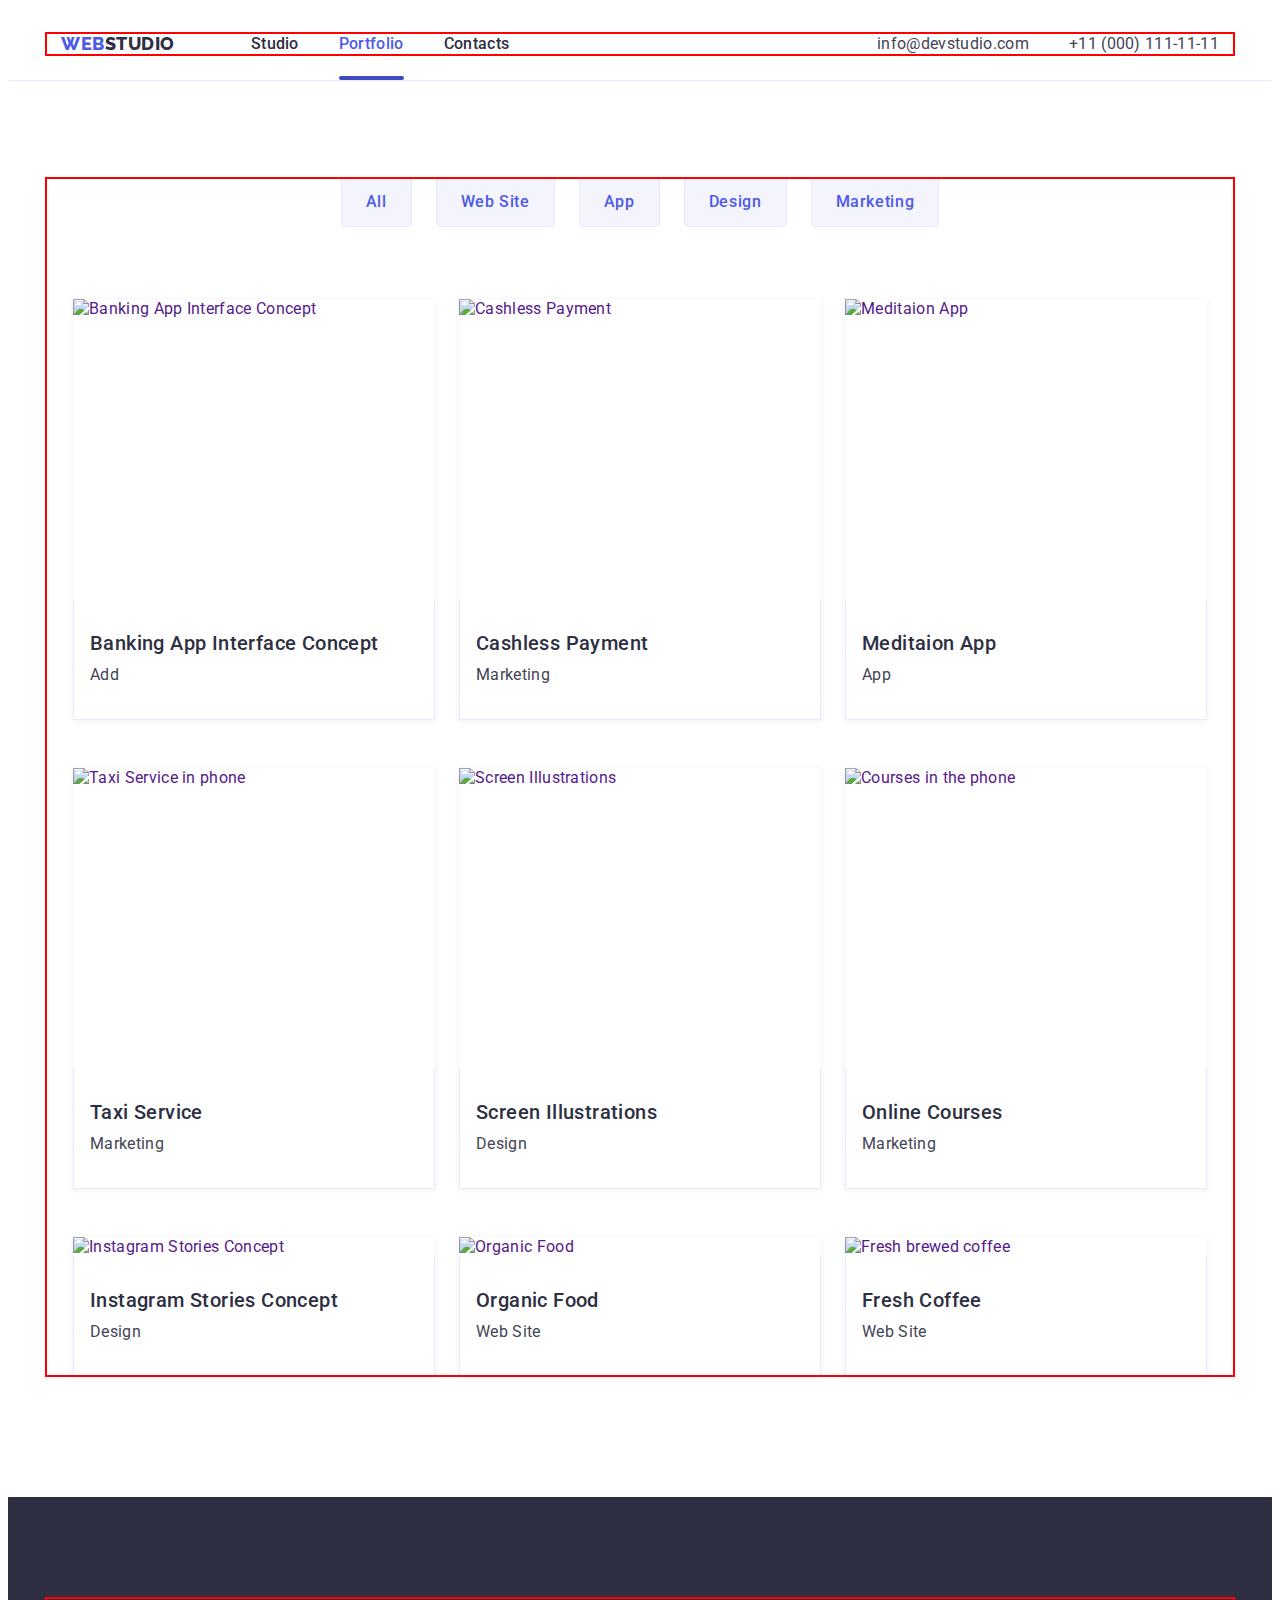
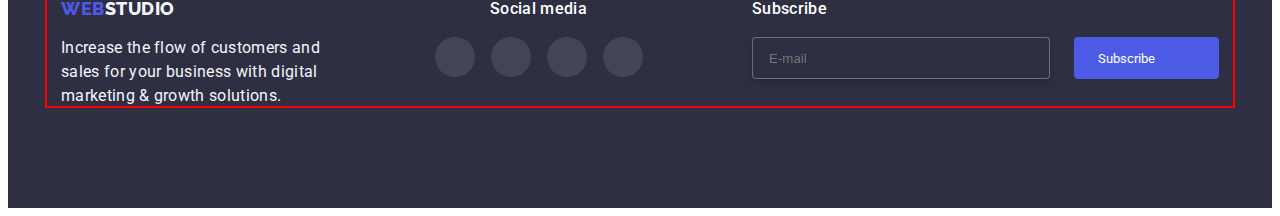
==== portfolio.html @ e7c56d6b "hw-07" ====
<!DOCTYPE html>
<html lang="en">
  <head>
    <meta charset="UTF-8" />
    <meta http-equiv="X-UA-Compatible" content="IE=edge" />
    <meta name="viewport" content="width=device-width, initial-scale=1.0" />
    <link
      rel="stylesheet"
      href="https://cdnjs.cloudflare.com/ajax/libs/modern-normalize/1.1.0/modern-normalize.min.css"
      integrity="sha512-wpPYUAdjBVSE4KJnH1VR1HeZfpl1ub8YT/NKx4PuQ5NmX2tKuGu6U/JRp5y+Y8XG2tV+wKQpNHVUX03MfMFn9Q=="
      crossorigin="anonymous"
      referrerpolicy="no-referrer"
    />
    <link rel="stylesheet" href="./styles.css" />
    <title>goit-markup-hw-03</title>
    <link rel="preconnect" href="https://fonts.googleapis.com" />
    <link rel="preconnect" href="https://fonts.gstatic.com" crossorigin />
    <link
      href="https://fonts.googleapis.com/css2?family=Raleway:wght@800&family=Roboto:wght@400;500;700&display=swap"
      rel="stylesheet"
    />
  </head>
  <body>
    <header class="head">
      <div class="header-container container">
        <a class="navigation-logo-img1-link" href="./index.html">
          Web<span class="logo-img1-durk">Studio</span>
        </a>
        <nav class="navigation">
          <ul class="navigation-menu-list">
            <li class="navigation-menu-item">
              <a class="navigation-menu-link" href="./index.html">Studio</a>
            </li>
            <li class="navigation-menu-item">
              <a class="navigation-menu-link current" href="portfolio.html">Portfolio</a>
            </li>
            <li class="navigation-menu-item">
              <a class="navigation-menu-link" href="./index.html">Contacts</a>
            </li>
          </ul>
        </nav>
        <button class="menu-toggle js-open-menu" aria-expanded="false" aria-controls="mobile-menu">
          <svg
            width="32"
            height="22"
            fill="#2E2F42"
            viewBox="0 0 20 20"
            xmlns="http://www.w3.org/2000/svg"
          >
            <path
              fill-rule="evenodd"
              d="M3 5a1 1 0 011-1h12a1 1 0 110 2H4a1 1 0 01-1-1zM3 10a1 1 0 011-1h12a1 1 0 110 2H4a1 1 0 01-1-1zM3 15a1 1 0 011-1h12a1 1 0 110 2H4a1 1 0 01-1-1z"
              clip-rule="evenodd"
            ></path>
          </svg>
        </button>
        <ul class="contacts-list">
          <li class="contacts-item">
            <a class="contacts-link" href="mailto:info@devstudio.com">info@devstudio.com</a>
          </li>
          <li class="contacts-item">
            <a class="contacts-link" href="tel:+11(000)111-11-11">+11 (000) 111-11-11</a>
          </li>
        </ul>
      </div>
    </header>
    <main>
      <section class="innovations">
        <div class="container">
          <h1 class="visually-hidden">Portfolio</h1>
          <ul class="filters-list">
            <li class="filter-item"><button class="filter-btn" type="button">All</button></li>
            <li class="filter-item"><button class="filter-btn" type="button">Web Site</button></li>
            <li class="filter-item"><button class="filter-btn" type="button">App</button></li>
            <li class="filter-item"><button class="filter-btn" type="button">Design</button></li>
            <li class="filter-item"><button class="filter-btn" type="button">Marketing</button></li>
          </ul>

          <ul class="innovations-list">
            <li class="innovations-item">
              <a href="" class="innovations-link">
                <div class="animation-box">
                  <img
                    src="./images/innovations/project-card-1.jpg"
                    width="360"
                    height="300"
                    alt="Banking App Interface Concept"
                  />
                  <p class="animation-text">
                    14 Stylish and User-Friendly App Design Concepts · Task Manager App · Calorie
                    Tracker App · Exotic Fruit Ecommerce App · Cloud Storage App
                  </p>
                </div>
                <div class="card-cocntent">
                  <h3 class="card-cocntent-title">Banking App Interface Concept</h3>
                  <p class="card-cocntent-text">Add</p>
                </div>
              </a>
            </li>
            <li class="innovations-item">
              <a href="" class="innovations-link">
                <div class="animation-box">
                  <img
                    src="./images/innovations/project-card-2.jpg"
                    width="360"
                    height="300"
                    alt="Cashless Payment"
                  />
                  <p class="animation-text">
                    14 Stylish and User-Friendly App Design Concepts · Task Manager App · Calorie
                    Tracker App · Exotic Fruit Ecommerce App · Cloud Storage App
                  </p>
                </div>
                <div class="card-cocntent">
                  <h3 class="card-cocntent-title">Cashless Payment</h3>
                  <p class="card-cocntent-text">Marketing</p>
                </div>
              </a>
            </li>
            <li class="innovations-item">
              <a href="" class="innovations-link">
                <div class="animation-box">
                  <img
                    src="./images/innovations/project-card-3.jpg"
                    width="360"
                    height="300"
                    alt="Meditaion App"
                  />
                  <p class="animation-text">
                    14 Stylish and User-Friendly App Design Concepts · Task Manager App · Calorie
                    Tracker App · Exotic Fruit Ecommerce App · Cloud Storage App
                  </p>
                </div>
                <div class="card-cocntent">
                  <h3 class="card-cocntent-title">Meditaion App</h3>
                  <p class="card-cocntent-text">App</p>
                </div>
              </a>
            </li>
            <li class="innovations-item">
              <a href="" class="innovations-link">
                <div class="animation-box">
                  <img
                    src="./images/phone-skills/project-card-1.jpg"
                    width="360"
                    height="300"
                    alt="Taxi Service in phone"
                  />
                  <p class="animation-text">
                    14 Stylish and User-Friendly App Design Concepts · Task Manager App · Calorie
                    Tracker App · Exotic Fruit Ecommerce App · Cloud Storage App
                  </p>
                </div>
                <div class="card-cocntent">
                  <h3 class="card-cocntent-title">Taxi Service</h3>
                  <p class="card-cocntent-text">Marketing</p>
                </div>
              </a>
            </li>
            <li class="innovations-item">
              <a href="" class="innovations-link">
                <div class="animation-box">
                  <img
                    src="./images/phone-skills/project-card-2.jpg"
                    width="360"
                    height="300"
                    alt="Screen Illustrations"
                  />
                  <p class="animation-text">
                    14 Stylish and User-Friendly App Design Concepts · Task Manager App · Calorie
                    Tracker App · Exotic Fruit Ecommerce App · Cloud Storage App
                  </p>
                </div>
                <div class="card-cocntent">
                  <h3 class="card-cocntent-title">Screen Illustrations</h3>
                  <p class="card-cocntent-text">Design</p>
                </div>
              </a>
            </li>
            <li class="innovations-item">
              <a href="" class="innovations-link">
                <div class="animation-box">
                  <img
                    src="./images/phone-skills/project-card-3.jpg"
                    width="360"
                    height="300"
                    alt="Courses in the phone"
                  />
                  <p class="animation-text">
                    14 Stylish and User-Friendly App Design Concepts · Task Manager App · Calorie
                    Tracker App · Exotic Fruit Ecommerce App · Cloud Storage App
                  </p>
                </div>
                <div class="card-cocntent">
                  <h3 class="card-cocntent-title">Online Courses</h3>
                  <p class="card-cocntent-text">Marketing</p>
                </div>
              </a>
            </li>
            <li class="innovations-item">
              <a href="" class="innovations-link">
                <div class="animation-box">
                  <img
                    src="./images/productivity/project-card-1.jpg"
                    alt="Instagram Stories Concept"
                  />
                  <p class="animation-text">
                    14 Stylish and User-Friendly App Design Concepts · Task Manager App · Calorie
                    Tracker App · Exotic Fruit Ecommerce App · Cloud Storage App
                  </p>
                </div>
                <div class="card-cocntent">
                  <h3 class="card-cocntent-title">Instagram Stories Concept</h3>
                  <p class="card-cocntent-text">Design</p>
                </div>
              </a>
            </li>
            <li class="innovations-item">
              <a href="" class="innovations-link">
                <div class="animation-box">
                  <img src="./images/productivity/project-card-2.jpg" alt="Organic Food" />
                  <p class="animation-text">
                    14 Stylish and User-Friendly App Design Concepts · Task Manager App · Calorie
                    Tracker App · Exotic Fruit Ecommerce App · Cloud Storage App
                  </p>
                </div>
                <div class="card-cocntent">
                  <h3 class="card-cocntent-title">Organic Food</h3>
                  <p class="card-cocntent-text">Web Site</p>
                </div>
              </a>
            </li>
            <li class="innovations-item">
              <a href="" class="innovations-link">
                <div class="animation-box">
                  <img src="./images/productivity/project-card-3.jpg" alt="Fresh brewed coffee" />
                  <p class="animation-text">
                    14 Stylish and User-Friendly App Design Concepts · Task Manager App · Calorie
                    Tracker App · Exotic Fruit Ecommerce App · Cloud Storage App
                  </p>
                </div>
                <div class="card-cocntent">
                  <h3 class="card-cocntent-title">Fresh Coffee</h3>
                  <p class="card-cocntent-text">Web Site</p>
                </div>
              </a>
            </li>
          </ul>
        </div>
      </section>
    </main>
    <footer class="footer">
      <div class="container flex-footer">
        <div class="footer-information">
          <a class="information-logo-link" href="">
            Web<span class="information-logo-link-light">Studio</span>
          </a>
          <p class="information-text">
            Increase the flow of customers and sales for your business with digital marketing &
            growth solutions.
          </p>
        </div>
        <div class="footer-social">
          <p class="footer-social-text">Social media</p>
          <ul class="footer-social-list">
            <li>
              <a class="footer-social-link" href="">
                <svg width="24" height="24">
                  <use href="./images/icons/socials-icons.svg#instagram"></use>
                </svg>
              </a>
            </li>
            <li>
              <a class="footer-social-link" href="">
                <svg width="24" height="24">
                  <use href="./images/icons/socials-icons.svg#twitter"></use>
                </svg>
              </a>
            </li>
            <li>
              <a class="footer-social-link" href="">
                <svg width="24" height="24">
                  <use href="./images/icons/socials-icons.svg#facebook"></use>
                </svg>
              </a>
            </li>
            <li>
              <a class="footer-social-link" href="">
                <svg width="24" height="24">
                  <use href="./images/icons/socials-icons.svg#linkedin"></use>
                </svg>
              </a>
            </li>
          </ul>
        </div>
        <div class="footer-user-contact">
          <p class="footer-social-text">Subscribe</p>
          <form class="footer-form">
            <label class="footer-form-label">
              <input
                class="footer-form-input"
                type="text"
                name="footer_email"
                placeholder="E-mail"
              />
            </label>
            <button class="footer-form-btn" type="submit"
              >Subscribe
              <svg class="footer-form-btn-icon" width="24" height="20">
                <use href="./images/icons/send.svg#Send"></use>
              </svg>
            </button>
          </form>
        </div>
      </div>
    </footer>
    <!--Mobile menu-->
    <div class="menu-container js-menu-container" id="mobile-menu">
      <button class="menu-toggle js-close-menu">
        <svg
          fill="black"
          viewBox="0 0 20 20"
          xmlns="http://www.w3.org/2000/svg"
          width="14"
          height="14"
        >
          <path
            fill-rule="evenodd"
            d="M4.293 4.293a1 1 0 011.414 0L10 8.586l4.293-4.293a1 1 0 111.414 1.414L11.414 10l4.293 4.293a1 1 0 01-1.414 1.414L10 11.414l-4.293 4.293a1 1 0 01-1.414-1.414L8.586 10 4.293 5.707a1 1 0 010-1.414z"
            clip-rule="evenodd"
          ></path>
        </svg>
      </button>
      <ul class="mobile-menu">
        <li class="navigation-menu-item-mobile">
          <a href="" class="navigation-menu-link-mobile">Studio</a>
        </li>
        <li class="navigation-menu-item-mobile">
          <a href="./portfolio.html" class="navigation-menu-link-mobile">Portfolio</a>
        </li>
        <li class="navigation-menu-item-mobile">
          <a href="" class="navigation-menu-link-mobile">Contacts</a>
        </li>
      </ul>
      <ul class="contacts-list-mobile">
        <li class="contacts-item-mobile-tel">
          <a class="contacts-link-mobile-tel" href="tel:+11(000)111-11-11">+11 (000) 111-11-11</a>
        </li>
        <li class="contacts-item-mobile-mail">
          <a class="contacts-link-mobile-mail" href="mailto:info@devstudio.com"
            >info@devstudio.com
          </a>
        </li>
      </ul>
      <ul class="socials-list-mobile">
        <li class="socials-item-mobile">
          <a class="socials-link-mobile" href="">
            <svg width="24" height="24">
              <use href="./images/icons/socials-icons.svg#instagram"></use>
            </svg>
          </a>
        </li>
        <li class="socials-item-mobile">
          <a class="socials-link-mobile" href="">
            <svg width="24" height="24">
              <use href="./images/icons/socials-icons.svg#twitter"></use>
            </svg>
          </a>
        </li>
        <li class="socials-item-mobile">
          <a class="socials-link-mobile" href="">
            <svg width="24" height="24">
              <use href="./images/icons/socials-icons.svg#facebook"></use>
            </svg>
          </a>
        </li>
        <li class="socials-item-mobile">
          <a class="socials-link-mobile" href="">
            <svg width="24" height="24">
              <use href="./images/icons/socials-icons.svg#linkedin"></use>
            </svg>
          </a>
        </li>
      </ul>
    </div>
    <script
      defer
      src="https://cdnjs.cloudflare.com/ajax/libs/body-scroll-lock/3.1.5/bodyScrollLock.min.js"
      integrity="sha512-HowizSDbQl7UPEAsPnvJHlQsnBmU2YMrv7KkTBulTLEGz9chfBoWYyZJL+MUO6p/yBuuMO/8jI7O29YRZ2uBlA=="
      crossorigin="anonymous"
    ></script>
    <script defer src="./js/mobile-menu.js"></script>
  </body>
</html>
---- styles.css ----
:root {
  /* Font */
  --main-font: 'Roboto', sans-serif;
  --secondery-font: 'Raleway', sans-serif;

  /* Text colors*/
  --main-txt-cl: #2e2f42;
  --light-txt-cl: #f4f4fd;
  --blue-txt-cl: #4d5ae5;
  --secondery--txt-cl: #434455;
  --footer-txt-cl: #e7e9fc;

  /* Background colors */
  --blue-bg-cl: #4d5ae5;
  --main-bg-cl: #ffffff;
  --dark-bg-cl: #2e2f42;
  --light-bg-cl: #f4f4fd;

  /* Breakpoints */
  --phone-screen: 480px;
  --tablet-screen: 768px;
  --desktop-screen: 1158px;

  /* Other */
  --time: 250ms;
  --time-distribution-function: cubic-bezier(0.4, 0, 0.2, 1);
}
body {
  font-family: var(--main-font);
  background-color: #ffffff;
  color: var(--main-txt-cl);
  font-size: 16px;
  letter-spacing: 0.02em;
}
h1,
h2,
h3,
h4,
h5,
h6,
p {
  margin: 0;
}
img {
  display: block;
  cursor: pointer;
  bottom: none;
}
button {
  display: block;
  cursor: pointer;
  bottom: none;
  border-radius: 4px;
}
ul,
ol {
  list-style: none;
  padding-left: 0;
  margin: 0;
}
a {
  text-decoration: none;
}
.container {
  /* phone screen */
  min-width: 320px;
  max-width: 428px;
  padding: 0 16px;
  margin: 0 auto;

  outline: 2px solid red;
  outline-offset: -2px;
}

/* tablet screen */
@media screen and (min-width: 768px) {
  .container {
    max-width: 736px;
  }
}

/* desktop screen */
@media screen and (min-width: 1158px) {
  .container {
    max-width: 1158px;
  }
}
.head {
  border-bottom: 1px solid var(--footer-txt-cl);
  padding-top: 24px;
  padding-bottom: 24px;
}
.header-container {
  display: flex;
  align-items: center;
}
.navigation-logo-img1-link {
  margin-right: 76px;
  font-size: 18px;
  color: var(--blue-txt-cl);
  letter-spacing: 0.03em;
  line-height: 1.3;
  font-weight: 800;
  text-transform: uppercase;
  font-family: var(--secondery-font);
}
/* phone screen */
@media screen and (min-width: 320px) and (max-width: 767px) {
  .navigation {
    display: none;
  }
}
.logo-img1-durk {
  color: var(--main-txt-cl);
  font-size: 18px;
  letter-spacing: 0.03em;
  line-height: 1.3;
  font-weight: 800;
  font-family: var(--secondery-font);
}
.navigation {
  margin-right: auto;
}
.navigation-menu-list {
  display: flex;
  gap: 40px;
}
.navigation-menu-link {
  position: relative;
  color: var(--main-txt-cl);
  font-weight: 500;
  line-height: 1.5;
  transition-property: color;
  transition-duration: var(--time);
  transition-timing-function: var(--time-distribution-function);
}
.current {
  color: var(--blue-txt-cl);
}
.current::after {
  position: absolute;
  content: '';
  display: block;
  width: 100%;
  height: 4px;
  border-radius: 2px;
  top: 42px;
  background-color: #404bbf;
}
.navigation-menu-link:hover,
.navigation-menu-link:focus {
  color: #404bbf;
}
.contacts-list {
  display: flex;
  gap: 40px;
}
/* phone screen */
@media screen and (min-width: 320px) and (max-width: 767px) {
  .contacts-list {
    display: none;
  }
}
/* tablet screen */
@media screen and (min-width: 768px) and (max-width: 1158px) {
  .contacts-list {
    flex-wrap: wrap;
    gap: 0;
    margin-left: 118px;
  }
}
/* tablet screen */
@media screen and (min-width: 768px) and (max-width: 1158px) {
  .contacts-item {
    margin-bottom: 4px;
  }
}

.contacts-link {
  color: var(--secondery--txt-cl);
  line-height: 1.5;
  transition-property: color;
  transition-duration: var(--time);
  transition-timing-function: var(--time-distribution-function);
}
.contacts-link:hover,
.contacts-link:focus {
  color: #404bbf;
}
.hero-sectoin {
  max-width: 1440px;
  height: 600px;
  margin: 0 auto;
  padding: 188px 0;
  background-color: var(--dark-bg-cl);
  background-image: linear-gradient(rgba(46, 47, 66, 0.7), rgba(46, 47, 66, 0.7)),
    url(./images/hero-image/people-office-1.jpg);
  background-repeat: no-repeat;
  background-position: 50%;
  background-size: cover;
}
.hero-sectoin-title {
  width: 496px;
  text-align: center;
  font-size: 56px;
  line-height: 1.07;
  font-weight: 700;
  letter-spacing: 0.02em;
  margin: 0 auto;
  margin-bottom: 48px;
  color: var(--light-txt-cl);
}
.hero-sectoin-btn {
  padding: 16px 32px 16px 32px;
  border: none;
  border-radius: 4px;
  background-color: #4d5ae5;
  box-shadow: 0px 4px 4px rgba(0, 0, 0, 0.15);
  color: #ffffff;
  font-family: inherit;
  font-size: 16px;
  line-height: 1.5;
  letter-spacing: 0.04em;
  font-weight: 500;
  margin: 0 auto;
  transition-property: background-color, box-shadow;
  transition-duration: var(--time);
  transition-timing-function: var(--time-distribution-function);
}
.hero-sectoin-btn:hover,
.hero-sectoin-btn:focus {
  background-color: #404bbf;
  box-shadow: 0px 4px 4px rgba(0, 0, 0, 0.15);
}
.information-sectoin {
  padding: 120px 0;
}
.information-icons {
  width: 264px;
  height: 112px;
  background-color: #f4f4fd;
  display: flex;
  align-items: center;
  justify-content: center;
  margin-bottom: 8px;
  border-radius: 4px;
}
/* phone screen and tablet screen */
@media screen and (max-width: 1157px) {
  .information-icons {
    display: none;
  }
}
.information-icons-item {
  width: 264px;
  height: 112px;
  background-color: #f4f4fd;
  border-radius: 4px;
  margin-bottom: 8px;
  display: flex;
  align-items: center;
  justify-content: center;
}
.information-list {
  display: flex;
}
/* phone screen */
@media screen and (max-width: 767px) {
  .information-list {
    display: flex;
    justify-content: center;
    flex-wrap: wrap;
  }
}
/* tablet screen */
@media screen and (min-width: 768px) and (max-width: 1157px) {
  .information-list {
    width: 768px;
    display: flex;
    flex-wrap: wrap;
    gap: 24px;
  }
}
/* desktop screen */
@media screen and (min-width: 1158px) {
  .information-list {
    gap: 24px;
  }
}
/* phone screen */
@media screen and (max-width: 767px) {
  .information-item:not(:last-child) {
    margin-bottom: 72px;
  }
}
/* tablet screen */
@media screen and (min-width: 768px) and (max-width: 1157px) {
  .information-item {
    width: 346px;
    height: 120px;
    margin-bottom: 72px;
  }
  .information-item:nth-child(n + 3) {
    margin-bottom: 0;
  }
}
.information-title {
  color: var(--main-txt-cl);
  font-weight: 500;
  font-size: 20px;
  line-height: 1.2;
  letter-spacing: 0.02em;
  margin-bottom: 8px;
}
/* phone screen */
@media screen and (max-width: 1157px) {
  .information-title {
    font-weight: 700;
    font-size: 36px;
    text-align: center;
  }
}
/* tablet screen */
@media screen and (min-width: 768px) and (max-width: 1157px) {
  .information-title {
    text-align: left;
  }
}
.item-text {
  width: 264px;
  color: var(--secondery--txt-cl);
  line-height: 1.5;
}
/* phone screen */
@media screen and (max-width: 767px) {
  .item-text {
    width: 396px;
  }
}
/* tablet screen */
@media screen and (min-width: 768px) and (max-width: 1157px) {
  .item-text {
    width: 356px;
  }
}
.title {
  font-size: 36px;
  font-weight: 700;
  line-height: 1.1;
  letter-spacing: 0.02em;
  color: var(--main-txt-cl);
  text-align: center;
  margin-bottom: 72px;
}
.images-sectoin {
  padding-bottom: 120px;
}
.images-list {
  display: flex;
  gap: 24px;
}
.images-item {
  flex-basis: calc(100% / 3 - 24px);
}
.team {
  padding-top: 120px;
  padding-bottom: 120px;
  background-color: var(--light-bg-cl);
}
.team-list {
  display: flex;
  justify-content: center;
  gap: 24px;
}
/* phone screen and tablet screen*/
@media screen and (min-width: 320px) and (max-width: 1157px) {
  .team-list {
    flex-wrap: wrap;
  }
}
.team-item {
  flex-basis: calc(100% / 4 - 24px);
  box-shadow: 0px 1px 6px rgba(46, 47, 66, 0.08), 0px 1px 1px rgba(46, 47, 66, 0.16),
    0px 2px 1px rgba(46, 47, 66, 0.08);
}
/* phone screen */
@media screen and (min-width: 320px) and (max-width: 767px) {
  .team-item:not(:last-child) {
    margin-bottom: 72px;
  }
}
/* tablet screen */
@media screen and (min-width: 768px) and (max-width: 1157px) {
  .team-item {
    margin-bottom: 64px;
  }
  .team-item:nth-child(n + 3) {
    margin-bottom: 0;
  }
}

.team-member {
  padding: 32px 0;
  background-color: var(--main-bg-cl);
  box-shadow: 0px 1px 6px rgba(46, 47, 66, 0.08), 0px 1px 1px rgba(46, 47, 66, 0.16),
    0px 2px 1px rgba(46, 47, 66, 0.08);
  border-radius: 0px 0px 4px 4px;
  text-align: center;
  color: var(--main-txt-cl);
}
.team-member-title {
  font-weight: 500;
  font-size: 20px;
  line-height: 1.2;
  letter-spacing: 0.02em;
  color: var(--main-txt-cl);
  margin-bottom: 8px;
}
.team-member-text {
  color: var(--secondery--txt-cl);
  line-height: 1.5;
  margin-bottom: 8px;
}
.socials-list {
  display: flex;
  justify-content: center;
  gap: 24px;
}
.socials-link {
  width: 40px;
  height: 40px;
  background-color: var(--blue-bg-cl);
  display: flex;
  align-items: center;
  justify-content: center;
  border-radius: 50%;
  fill: var(--light-txt-cl);
  transition-property: background-color;
  transition-duration: var(--time);
  transition-timing-function: var(--time-distribution-function);
}
.socials-link:hover,
.socials-link:focus {
  background-color: #404bbf;
}
.customers-sectoin {
  padding-top: 130px;
  padding-bottom: 120px;
}
.customers-list {
  display: flex;
  gap: 24px;
}
/* phone screen */
@media screen and (min-width: 320px) and (max-width: 767px) {
  .customers-list {
    display: flex;
    flex-wrap: wrap;
    justify-content: center;
    gap: 16px;
  }
}
@media screen and (min-width: 320px) and (max-width: 767px) {
  .customers-item {
    margin-bottom: 72px;
    width: 190px;
    flex-basis: calc((100% - (24px * 1)) / 2);
  }
}
@media screen and (min-width: 320px) and (max-width: 767px) {
  .customers-item:nth-child(n + 5) {
    margin-bottom: 0;
  }
}
/* tablet screen */
@media screen and (min-width: 768px) and (max-width: 1158px) {
  .customers-list {
    flex-wrap: wrap;
    justify-content: center;
  }
}
@media screen and (min-width: 768px) and (max-width: 1158px) {
  .customers-item {
    margin-bottom: 72px;
  }
  .customers-item:nth-child(n + 4) {
    margin-bottom: 0;
  }
}
.customers-link {
  width: 168px;
  height: 88px;
  border: 1px solid currentColor;
  border-radius: 4px;
  display: flex;
  align-items: center;
  justify-content: center;
  color: #afb1b8;
  transition-property: color;
  transition-duration: var(--time);
  transition-timing-function: var(--time-distribution-function);
}
.icon-company {
  fill: currentColor;
}
.customers-link:hover,
.customers-link:focus {
  color: #404bbf;
}
.footer {
  padding-top: 100px;
  padding-bottom: 100px;
  background-color: #2e2f42;
}
.flex-footer {
  display: flex;
  flex-wrap: wrap;
}
/* phone screen */
@media screen and (min-width: 320px) and (max-width: 767px) {
  .flex-footer {
    justify-content: center;
  }
  .footer-user-contact {
    text-align: center;
  }
}
/* tablet screen */
@media screen and (min-width: 768px) and (max-width: 1158px) {
  .footer-user-contact {
    margin-left: 58px;
  }
}
.information-logo-link {
  font-size: 18px;
  color: var(--blue-txt-cl);
  letter-spacing: 0.03em;
  line-height: 1.3;
  font-weight: 800;
  text-transform: uppercase;
  font-family: var(--secondery-font);
}
.information-logo-link-light {
  color: var(--light-txt-cl);
  font-size: 18px;
  letter-spacing: 0.03em;
  line-height: 1.3;
  font-weight: 800;
  font-family: var(--secondery-font);
}
/* phone screen */
@media screen and (min-width: 320px) and (max-width: 767px) {
  .information-logo-link {
    display: flex;
    justify-content: center;
  }
}
.information-text {
  margin-top: 16px;
  color: var(--light-txt-cl);
  line-height: 1.5;
  width: 264px;
}
/* phone screen */
@media screen and (min-width: 320px) and (max-width: 767px) {
  .footer-information {
    margin: 0 auto;
    margin-bottom: 72px;
  }
}
/* tablet screen */
@media screen and (min-width: 768px) and (max-width: 1158px) {
  .footer-information {
    margin-left: 58px;
    margin-right: 24px;
    margin-bottom: 72px;
  }
}
.footer-social {
  margin: 0 auto;
  text-align: center;
}
/* phone screen */
@media screen and (min-width: 320px) and (max-width: 767px) {
  .footer-social {
    margin-bottom: 72px;
  }
}
/* tablet screen */
@media screen and (min-width: 768px) and (max-width: 1158px) {
  .footer-social {
    margin: 0;
  }
}

.footer-social-text {
  font-weight: 500;
  line-height: 1.5;
  color: #ffffff;
  margin-bottom: 16px;
}
.footer-social-list {
  display: flex;
  gap: 16px;
}
.footer-social-link {
  width: 40px;
  height: 40px;
  background: rgba(255, 255, 255, 0.1);
  display: flex;
  align-items: center;
  justify-content: center;
  border-radius: 50%;
  fill: var(--light-txt-cl);
  transition-property: background-color;
  transition-duration: var(--time);
  transition-timing-function: var(--time-distribution-function);
}
.footer-social-link:hover,
.footer-social-link:focus {
  background-color: #31d0aa;
}
.footer-form {
  display: flex;
  gap: 24px;
}
/* phone screen */
@media screen and (min-width: 320px) and (max-width: 767px) {
  .footer-form {
    display: flex;
    flex-wrap: wrap;
    gap: 40px;
    justify-content: center;
  }
  .footer-form-label {
    width: 100%;
  }
}
.footer-form-input {
  width: 264px;
  height: 40px;
  background-color: var(--dark-bg-cl);
  border: 1px solid rgba(255, 255, 255, 0.3);
  filter: drop-shadow(0px 4px 4px rgba(0, 0, 0, 0.15));
  border-radius: 4px;
  padding: 0 16px;
  color: var(--light-txt-cl);
}
/* phone screen */
@media screen and (min-width: 320px) and (max-width: 767px) {
  .footer-form-input {
    width: 100%;
  }
}
.footer-form-btn {
  padding: 8px 24px;
  background-color: var(--blue-txt-cl);
  border-radius: 4px;
  border: none;
  color: var(--main-bg-cl);
  display: flex;
  align-items: center;
  font-family: inherit;
  transition-property: background-color, box-shadow;
  transition-duration: var(--time);
  transition-timing-function: var(--time-distribution-function);
}
.footer-form-btn-icon {
  fill: var(--main-bg-cl);
  margin-left: 16px;
}
.footer-form-btn:hover,
.footer-form-btn:focus {
  background-color: #404bbf;
  box-shadow: 0px 4px 4px rgba(0, 0, 0, 0.15);
}
/* ---Portfolio.html--- */
.visually-hidden {
  position: absolute;
  width: 1px;
  height: 1px;
  margin: -1px;
  border: 0;
  padding: 0;

  white-space: nowrap;
  clip-path: inset(100%);
  clip: rect(0 0 0 0);
  overflow: hidden;
}
.innovations {
  padding-top: 96px;
  padding-bottom: 120px;
}
.filters-list {
  display: flex;
  justify-content: center;
  gap: 24px;
  margin-bottom: 72px;
}
/* phone screen */
@media screen and (min-width: 320px) and (max-width: 767px) {
  .filters-list {
    flex-wrap: wrap;
  }
}
.filter-btn {
  padding: 12px 24px;
  background-color: var(--light-bg-cl);
  border: 1px solid #e7e9fc;
  border-radius: 4px;
  color: #4d5ae5;
  font-size: 16px;
  line-height: 1.5;
  font-family: inherit;
  font-weight: 500;
  letter-spacing: 0.04em;
  transition-property: color, background-color, box-shadow, border;
  transition-duration: var(--time);
  transition-timing-function: var(--time-distribution-function);
}
.filter-btn:hover,
.filter-btn:focus {
  background-color: #404bbf;
  color: #ffffff;
  box-shadow: 0px 3px 1px rgba(0, 0, 0, 0.1), 0px 2px 1px rgba(0, 0, 0, 0.08),
    0px 2px 2px rgba(0, 0, 0, 0.12);
  border: 1px solid #404bbf;
}
.innovations-list {
  display: flex;
  justify-content: center;
  flex-wrap: wrap;
}
.innovations-item {
  margin-right: 24px;
  margin-bottom: 48px;
  flex-basis: calc(100% / 3 - 24px);
}
.innovations-link {
  display: block;
  box-shadow: 0px 1px 6px rgba(46, 47, 66, 0.08);
  transition-duration: var(--time);
  transition-timing-function: var(--time-distribution-function);
}
.innovations-link:hover,
.innovations-link:focus {
  box-shadow: 0px 1px 6px rgba(46, 47, 66, 0.08), 0px 1px 1px rgba(46, 47, 66, 0.16),
    0px 2px 1px rgba(46, 47, 66, 0.08);
}
.animation-box {
  position: relative;
  overflow: hidden;
}
.innovations-link:hover .animation-text,
.innovations-link:focus .animation-text {
  transform: translate(0, 0);
}
.animation-text {
  position: absolute;
  top: 0;
  left: 0;
  width: 100%;
  height: 100%;
  padding: 40px 32px;
  line-height: 1.5;
  transform: translate(0, 100%);
  color: var(--light-txt-cl);
  background-color: #4d5ae5;
  transition: transform 250ms cubic-bezier(0.4, 0, 0.2, 1);
}
.innovations-item:nth-child(3n) {
  margin-right: 0;
}
.innovations-item:nth-child(n + 7) {
  margin-bottom: 0;
}
.card-cocntent {
  padding-top: 32px;
  padding-bottom: 32px;
  padding-left: 16px;
  border: 1px solid #e7e9fc;
  border-top: none;
}
.card-cocntent-title {
  font-weight: 500;
  font-size: 20px;
  line-height: 1.2;
  letter-spacing: 0.02em;
  color: var(--main-txt-cl);
  margin-bottom: 8px;
}
.card-cocntent-text {
  line-height: 1.5;
  color: var(--secondery--txt-cl);
}
/* ---backdrop window--- */
.backdrop {
  position: fixed;
  top: 0;
  left: 0;
  width: 100%;
  height: 100%;
  background-color: rgba(0, 0, 0, 0.4);
  transition: opacity 400ms ease, visibility 400ms ease;
}
.backdrop.is-hidden {
  opacity: 0;
  visibility: hidden;
  pointer-events: none;
}
.modal {
  position: absolute;
  top: 50%;
  left: 50%;
  width: 408px;
  height: 576px;
  transform: translate(-50%, -50%);
  background-color: #fcfcfc;
  box-shadow: 0px 1px 1px rgba(0, 0, 0, 0.14), 0px 1px 3px rgba(0, 0, 0, 0.12),
    0px 2px 1px rgba(0, 0, 0, 0.2);
  border-radius: 4px;
  transition: transform 800ms ease-out, 200ms, opacity ease-out;
  padding: 72px 24px 24px;
}
.backdrop.is-hidden .modal {
  transform: translate(-50%, -75%);
  opacity: 0;
  transition-delay: 200ms;
}
.modal-btn-close {
  position: absolute;
  width: 24px;
  height: 24px;
  background-color: #e7e9fc;
  border: 1px solid rgba(0, 0, 0, 0.1);
  border-radius: 50%;
  top: 24px;
  right: 24px;
  display: flex;
  align-items: center;
  justify-content: center;
  transition-property: background-color, fill;
  transition-duration: var(--time);
  transition-timing-function: var(--time-distribution-function);
}
.modal-btn-close:hover,
.modal-btn-close:focus {
  background-color: #404bbf;
  fill: var(--main-bg-cl);
}
.modal-text {
  width: 500;
  line-height: 1.5;
  color: var(--main-txt-cl);
  text-align: center;
  margin-bottom: 14px;
}
.form-input {
  width: 100%;
  height: 40px;
  padding-top: 4px;
  padding-bottom: 8px;
  padding-left: 38px;
  border: 1px solid rgba(33, 33, 33, 0.2);
  border-radius: 4px;
  transition-property: border;
  transition-duration: var(--time);
  transition-timing-function: var(--time-distribution-function);
}
.form-input:focus,
.form-message:focus {
  outline: none;
  border: 1px solid var(--blue-txt-cl);
}
.form-input-wrapper {
  position: relative;
  margin-top: 4px;
}
.form-icon {
  position: absolute;
  top: 50%;
  left: 19px;
  cursor: text;
  transform: translateY(-50%);
  transition-duration: var(--time);
  transition-timing-function: var(--time-distribution-function);
}
.form-input:focus + .form-icon {
  fill: var(--blue-bg-cl);
}
.form-description {
  display: flex;
  flex-direction: column;
  margin-bottom: 8px;
}
.form-description-text-name {
  font-size: 12px;
  line-height: 1.33;
  letter-spacing: 0.04em;
  color: #8e8f99;
}
.form-description-text {
  font-size: 12px;
  line-height: 1.16;
  letter-spacing: 0.01em;
  color: #8e8f99;
}
.form-message {
  width: 100%;
  height: 120px;
  padding: 8px 16px;
  font-size: 12px;
  line-height: 1.33;
  letter-spacing: 0.04em;
  background-color: #fcfcfc;
  border: 1px solid rgba(33, 33, 33, 0.2);
  border-radius: 4px;
  resize: none;
}
.form-message::placeholder {
  color: rgba(117, 117, 117, 0.5);
  font-size: 12px;
  letter-spacing: 0.04em;
  line-height: 1.33;
}
.form-description-content {
  display: flex;
  font-size: 12px;
  line-height: 1.33;
  color: #757575;
  letter-spacing: 0.04em;
  margin-right: 3px;
}
.form-description-content {
  position: relative;
}
.form-icon-check {
  position: absolute;
  fill: #fcfcfc;
  top: 50%;
  left: 3px;
  transform: translateY(-50%);
}
.form-description-content::before {
  width: 16px;
  height: 16px;
  content: '';
  display: block;
  border: 1px solid var(--dark-bg-cl);
  cursor: pointer;
  border-radius: 2px;
  margin-right: 8px;
  display: flex;
  align-items: center;
  justify-content: center;
}
.form-input-check:checked + .form-description-content::before {
  background-color: #404bbf;
  border: 1.25px solid #404bbf;
}
.form-input-check .form-description-content {
  font-size: 12px;
  line-height: 1.16;
  letter-spacing: 0.01em;
  color: #757575;
}
.form-description-content-link {
  font-size: 12px;
  line-height: 1.16;
  letter-spacing: 0.01em;
  color: #4d5ae5;
  text-decoration: underline;
  margin-left: 4px;
}
.form-btn-send {
  width: 169px;
  height: 56px;
  background: #4d5ae5;
  color: var(--main-bg-cl);
  box-shadow: 0px 4px 4px rgba(0, 0, 0, 0.15);
  border-radius: 4px;
  border: none;
  margin: 0 auto;
  margin-top: 24px;
  font-family: inherit;
  transition-property: background-color, box-shadow;
  transition-duration: var(--time);
  transition-timing-function: var(--time-distribution-function);
}
.form-btn-send:hover,
.form-btn-send:focus {
  background-color: #404bbf;
  box-shadow: 0px 4px 4px rgba(0, 0, 0, 0.15);
}
/* -----Mobile menu----- */
.menu-toggle {
  height: 24px;
  width: 24px;
  display: flex;
  align-items: center;
  justify-content: center;

  margin: 0;
  margin-left: auto;
  padding: 0;
  background-color: transparent;
  cursor: pointer;
  border: none;
  border-radius: 50%;
  outline: none;
}

@media (min-width: 768px) {
  .menu-toggle {
    display: none;
  }
}

.menu-toggle:hover,
.menu-toggle:focus {
  background-color: rgba(0, 0, 0, 0.1);
}

.menu-container {
  position: fixed;
  top: 0;
  left: 0;
  width: 100vw;
  height: 100vh;
  padding: 32px;
  background-color: var(--main-bg-cl);
  z-index: 999;

  transform: translateX(100%);
  transition: transform 250ms ease-in-out;
}
.navigation-menu-link-mobile {
  font-weight: 700;
  font-size: 36px;
  line-height: 1.11;
  color: var(--main-txt-cl);
  transition-property: color;
  transition-duration: var(--time);
  transition-timing-function: var(--time-distribution-function);
}
.navigation-menu-link-mobile:hover,
.navigation-menu-link-mobile:focus {
  color: #404bbf;
}
.navigation-menu-item-mobile:not(:last-child) {
  margin-bottom: 40px;
}
.menu-container.is-open {
  transform: translateX(0);
  display: flex;
  flex-direction: column;
}

.menu-container .menu-toggle {
  position: absolute;
  top: 16px;
  right: 16px;
  color: #fff;
}

.mobile-menu {
  padding: 0;
  margin: 0;
  list-style: none;
}
.contacts-list-mobile {
  margin-top: auto;
}
.contacts-link-mobile-tel {
  font-weight: 600;
  font-size: 36px;
  line-height: 1.11;
  color: var(--blue-txt-cl);
}
.contacts-item-mobile-tel {
  margin-bottom: 40px;
}
.contacts-link-mobile-mail {
  font-weight: 500;
  font-size: 20px;
  line-height: 1.2;
  color: var(--secondery--txt-cl);
}
.contacts-item-mobile-mail {
  margin-bottom: 48px;
}
.mobile-menu .link {
  display: block;
  padding: 10px;
  color: #fff;
  text-decoration: none;
}
.socials-list-mobile {
  display: flex;
  gap: 56px;
  justify-content: center;
}
.socials-item-mobile {
  width: 40px;
  height: 40px;
  display: flex;
  justify-content: center;
  align-items: center;
  background-color: var(--blue-bg-cl);
  border-radius: 50%;
}
.socials-link-mobile {
  fill: var(--light-bg-cl);
}
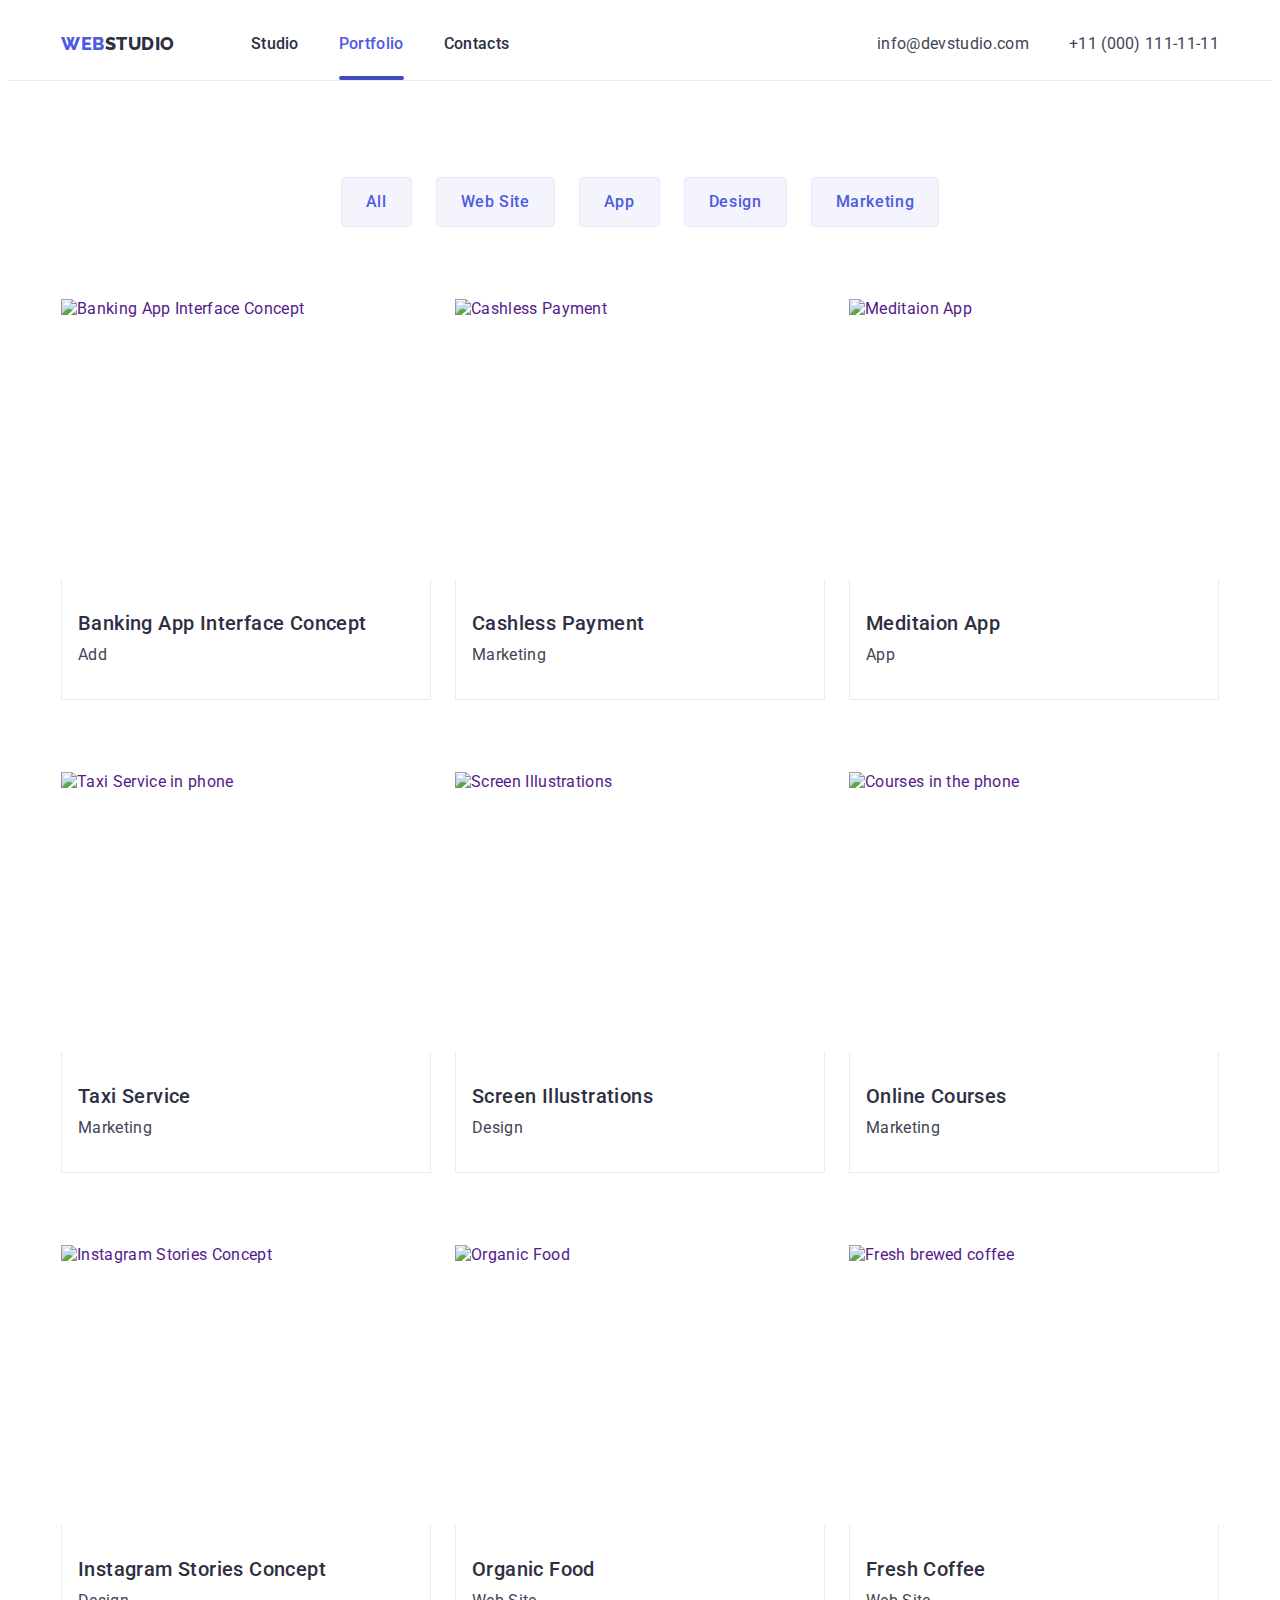
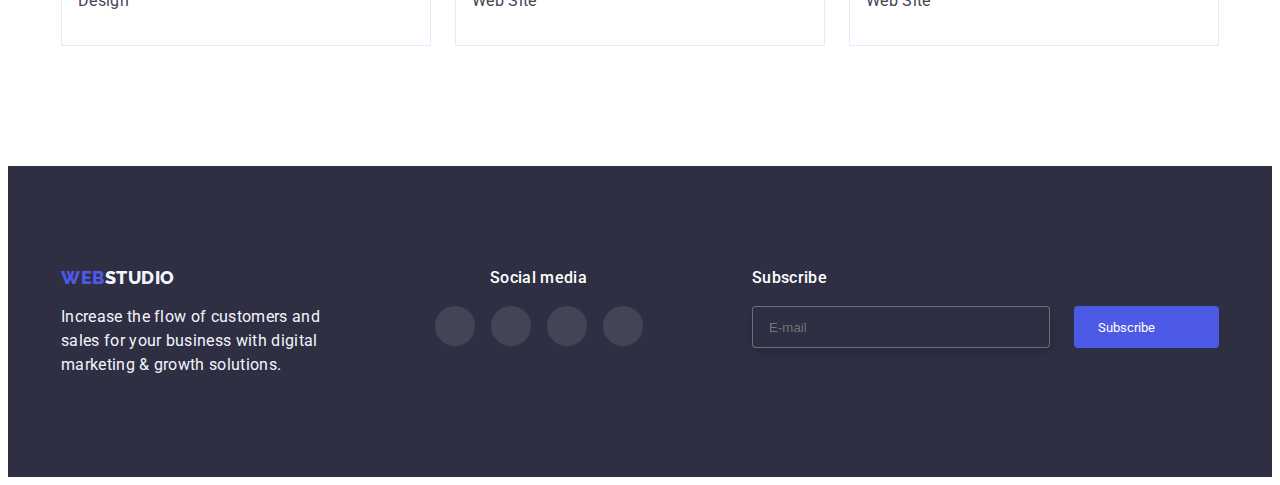
==== commit cab2ce6f: "hw-07" ====
--- a/portfolio.html
+++ b/portfolio.html
@@ -75,17 +75,42 @@
             <li class="filter-item"><button class="filter-btn" type="button">Design</button></li>
             <li class="filter-item"><button class="filter-btn" type="button">Marketing</button></li>
           </ul>
-
-          <ul class="innovations-list">
-            <li class="innovations-item">
-              <a href="" class="innovations-link">
-                <div class="animation-box">
-                  <img
-                    src="./images/innovations/project-card-1.jpg"
-                    width="360"
-                    height="300"
-                    alt="Banking App Interface Concept"
-                  />
+          <ul class="innovations-list card-set list">
+            <li class="innovations-item card-set-item">
+              <a href="" class="innovations-link">
+                <div class="animation-box">
+                  <picture>
+                    <source
+                      media="(min-width: 1158px)"
+                      srcset="
+                        ./images/innovations/img_desk@1x-1.jpg 1x,
+                        ./images/innovations/img_desk@2x-1.jpg 2x
+                      "
+                      type="image/jpg"
+                    />
+                    <source
+                      media="(min-width: 768px)"
+                      srcset="
+                        ./images/innovations/img_tab@1x-1.jpg 1x,
+                        ./images/innovations/img_tab@2x-1.jpg 2x
+                      "
+                      type="image/jpg"
+                    />
+                    <source
+                      media="(max-width: 767px)"
+                      srcset="
+                        ./images/innovations/img_mob@1x-1.jpg 1x,
+                        ./images/innovations/img_mob@2x-1.jpg 2x
+                      "
+                      type="image/jpg"
+                    />
+                    <img
+                      src="./images/innovations/img_desk@1x-1.jpg"
+                      width="396"
+                      height="280"
+                      alt="Banking App Interface Concept"
+                    />
+                  </picture>
                   <p class="animation-text">
                     14 Stylish and User-Friendly App Design Concepts · Task Manager App · Calorie
                     Tracker App · Exotic Fruit Ecommerce App · Cloud Storage App
@@ -97,15 +122,41 @@
                 </div>
               </a>
             </li>
-            <li class="innovations-item">
-              <a href="" class="innovations-link">
-                <div class="animation-box">
-                  <img
-                    src="./images/innovations/project-card-2.jpg"
-                    width="360"
-                    height="300"
-                    alt="Cashless Payment"
-                  />
+            <li class="innovations-item card-set-item">
+              <a href="" class="innovations-link">
+                <div class="animation-box">
+                  <picture>
+                    <source
+                      media="(min-width: 1158px)"
+                      srcset="
+                        ./images/innovations/img_desk@1x-2.jpg 1x,
+                        ./images/innovations/img_desk@2x-2.jpg 2x
+                      "
+                      type="image/jpg"
+                    />
+                    <source
+                      media="(min-width: 768px)"
+                      srcset="
+                        ./images/innovations/img_tab@1x-2.jpg 1x,
+                        ./images/innovations/img_tab@2x-2.jpg 2x
+                      "
+                      type="image/jpg"
+                    />
+                    <source
+                      media="(max-width: 767px)"
+                      srcset="
+                        ./images/innovations/img_mob@1x-2.jpg 1x,
+                        ./images/innovations/img_mob@2x-2.jpg 2x
+                      "
+                      type="image/jpg"
+                    />
+                    <img
+                      src="./images/innovations/img_mob@1x-2.jpg"
+                      width="396"
+                      height="280"
+                      alt="Cashless Payment"
+                    />
+                  </picture>
                   <p class="animation-text">
                     14 Stylish and User-Friendly App Design Concepts · Task Manager App · Calorie
                     Tracker App · Exotic Fruit Ecommerce App · Cloud Storage App
@@ -117,15 +168,41 @@
                 </div>
               </a>
             </li>
-            <li class="innovations-item">
-              <a href="" class="innovations-link">
-                <div class="animation-box">
-                  <img
-                    src="./images/innovations/project-card-3.jpg"
-                    width="360"
-                    height="300"
-                    alt="Meditaion App"
-                  />
+            <li class="innovations-item card-set-item">
+              <a href="" class="innovations-link">
+                <div class="animation-box">
+                  <picture>
+                    <source
+                      media="(min-width: 1158px)"
+                      srcset="
+                        ./images/innovations/img_desk@1x-3.jpg 1x,
+                        ./images/innovations/img_desk@2x-3.jpg 2x
+                      "
+                      type="image/jpg"
+                    />
+                    <source
+                      media="(min-width: 768px)"
+                      srcset="
+                        ./images/innovations/img_tab@1x-3.jpg 1x,
+                        ./images/innovations/img_tab@2x-3.jpg 2x
+                      "
+                      type="image/jpg"
+                    />
+                    <source
+                      media="(max-width: 767px)"
+                      srcset="
+                        ./images/innovations/img_mob@1x-3.jpg 1x,
+                        ./images/innovations/img_mob@2x-3.jpg 2x
+                      "
+                      type="image/jpg"
+                    />
+                    <img
+                      src="./images/innovations/img_mob@1x-3.jpg"
+                      width="396"
+                      height="280"
+                      alt="Meditaion App"
+                    />
+                  </picture>
                   <p class="animation-text">
                     14 Stylish and User-Friendly App Design Concepts · Task Manager App · Calorie
                     Tracker App · Exotic Fruit Ecommerce App · Cloud Storage App
@@ -137,15 +214,41 @@
                 </div>
               </a>
             </li>
-            <li class="innovations-item">
-              <a href="" class="innovations-link">
-                <div class="animation-box">
-                  <img
-                    src="./images/phone-skills/project-card-1.jpg"
-                    width="360"
-                    height="300"
-                    alt="Taxi Service in phone"
-                  />
+            <li class="innovations-item card-set-item">
+              <a href="" class="innovations-link">
+                <div class="animation-box">
+                  <picture>
+                    <source
+                      media="(min-width: 1158px)"
+                      srcset="
+                        ./images/innovations/img_desk@1x-4.jpg 1x,
+                        ./images/innovations/img_desk@2x-4.jpg 2x
+                      "
+                      type="image/jpg"
+                    />
+                    <source
+                      media="(min-width: 768px)"
+                      srcset="
+                        ./images/innovations/img_tab@1x-4.jpg 1x,
+                        ./images/innovations/img_tab@2x-4.jpg 2x
+                      "
+                      type="image/jpg"
+                    />
+                    <source
+                      media="(max-width: 767px)"
+                      srcset="
+                        ./images/innovations/img_mob@1x-4.jpg 1x,
+                        ./images/innovations/img_mob@2x-4.jpg 2x
+                      "
+                      type="image/jpg"
+                    />
+                    <img
+                      src="./images/phone-skills/project-card-4.jpg"
+                      width="396"
+                      height="280"
+                      alt="Taxi Service in phone"
+                    />
+                  </picture>
                   <p class="animation-text">
                     14 Stylish and User-Friendly App Design Concepts · Task Manager App · Calorie
                     Tracker App · Exotic Fruit Ecommerce App · Cloud Storage App
@@ -157,15 +260,41 @@
                 </div>
               </a>
             </li>
-            <li class="innovations-item">
-              <a href="" class="innovations-link">
-                <div class="animation-box">
-                  <img
-                    src="./images/phone-skills/project-card-2.jpg"
-                    width="360"
-                    height="300"
-                    alt="Screen Illustrations"
-                  />
+            <li class="innovations-item card-set-item">
+              <a href="" class="innovations-link">
+                <div class="animation-box">
+                  <picture>
+                    <source
+                      media="(min-width: 1158px)"
+                      srcset="
+                        ./images/innovations/img_desk@1x-5.jpg 1x,
+                        ./images/innovations/img_desk@2x-5.jpg 2x
+                      "
+                      type="image/jpg"
+                    />
+                    <source
+                      media="(min-width: 768px)"
+                      srcset="
+                        ./images/innovations/img_tab@1x-5.jpg 1x,
+                        ./images/innovations/img_tab@2x-5.jpg 2x
+                      "
+                      type="image/jpg"
+                    />
+                    <source
+                      media="(max-width: 767px)"
+                      srcset="
+                        ./images/innovations/img_mob@1x-5.jpg 1x,
+                        ./images/innovations/img_mob@2x-5.jpg 2x
+                      "
+                      type="image/jpg"
+                    />
+                    <img
+                      src="./images/innovations/img_desk@1x-5.jpg"
+                      width="396"
+                      height="280"
+                      alt="Screen Illustrations"
+                    />
+                  </picture>
                   <p class="animation-text">
                     14 Stylish and User-Friendly App Design Concepts · Task Manager App · Calorie
                     Tracker App · Exotic Fruit Ecommerce App · Cloud Storage App
@@ -177,15 +306,41 @@
                 </div>
               </a>
             </li>
-            <li class="innovations-item">
-              <a href="" class="innovations-link">
-                <div class="animation-box">
-                  <img
-                    src="./images/phone-skills/project-card-3.jpg"
-                    width="360"
-                    height="300"
-                    alt="Courses in the phone"
-                  />
+            <li class="innovations-item card-set-item">
+              <a href="" class="innovations-link">
+                <div class="animation-box">
+                  <picture>
+                    <source
+                      media="(min-width: 1158px)"
+                      srcset="
+                        ./images/innovations/img_desk@1x-6.jpg 1x,
+                        ./images/innovations/img_desk@2x-6.jpg 2x
+                      "
+                      type="image/jpg"
+                    />
+                    <source
+                      media="(min-width: 768px)"
+                      srcset="
+                        ./images/innovations/img_tab@1x-6.jpg 1x,
+                        ./images/innovations/img_tab@2x-6.jpg 2x
+                      "
+                      type="image/jpg"
+                    />
+                    <source
+                      media="(max-width: 767px)"
+                      srcset="
+                        ./images/innovations/img_mob@1x-6.jpg 1x,
+                        ./images/innovations/img_mob@2x-6.jpg 2x
+                      "
+                      type="image/jpg"
+                    />
+                    <img
+                      src="./images/innovations/img_mob@1x-6.jpg"
+                      width="396"
+                      height="280"
+                      alt="Courses in the phone"
+                    />
+                  </picture>
                   <p class="animation-text">
                     14 Stylish and User-Friendly App Design Concepts · Task Manager App · Calorie
                     Tracker App · Exotic Fruit Ecommerce App · Cloud Storage App
@@ -197,13 +352,41 @@
                 </div>
               </a>
             </li>
-            <li class="innovations-item">
-              <a href="" class="innovations-link">
-                <div class="animation-box">
-                  <img
-                    src="./images/productivity/project-card-1.jpg"
-                    alt="Instagram Stories Concept"
-                  />
+            <li class="innovations-item card-set-item">
+              <a href="" class="innovations-link">
+                <div class="animation-box">
+                  <picture>
+                    <source
+                      media="(min-width: 1158px)"
+                      srcset="
+                        ./images/innovations/img_desk@1x-7.jpg 1x,
+                        ./images/innovations/img_desk@2x-7.jpg 2x
+                      "
+                      type="image/jpg"
+                    />
+                    <source
+                      media="(min-width: 768px)"
+                      srcset="
+                        ./images/innovations/img_tab@1x-7.jpg 1x,
+                        ./images/innovations/img_tab@2x-7.jpg 2x
+                      "
+                      type="image/jpg"
+                    />
+                    <source
+                      media="(max-width: 767px)"
+                      srcset="
+                        ./images/innovations/img_mob@1x-7.jpg 1x,
+                        ./images/innovations/img_mob@2x-7.jpg 2x
+                      "
+                      type="image/jpg"
+                    />
+                    <img
+                      src="./images/innovations/img_mob@1x-7.jpg"
+                      width="396"
+                      height="280"
+                      alt="Instagram Stories Concept"
+                    />
+                  </picture>
                   <p class="animation-text">
                     14 Stylish and User-Friendly App Design Concepts · Task Manager App · Calorie
                     Tracker App · Exotic Fruit Ecommerce App · Cloud Storage App
@@ -215,10 +398,41 @@
                 </div>
               </a>
             </li>
-            <li class="innovations-item">
-              <a href="" class="innovations-link">
-                <div class="animation-box">
-                  <img src="./images/productivity/project-card-2.jpg" alt="Organic Food" />
+            <li class="innovations-item card-set-item">
+              <a href="" class="innovations-link">
+                <div class="animation-box">
+                  <picture>
+                    <source
+                      media="(min-width: 1158px)"
+                      srcset="
+                        ./images/innovations/img_desk@1x-8.jpg 1x,
+                        ./images/innovations/img_desk@2x-8.jpg 2x
+                      "
+                      type="image/jpg"
+                    />
+                    <source
+                      media="(min-width: 768px)"
+                      srcset="
+                        ./images/innovations/img_tab@1x-8.jpg 1x,
+                        ./images/innovations/img_tab@2x-8.jpg 2x
+                      "
+                      type="image/jpg"
+                    />
+                    <source
+                      media="(max-width: 767px)"
+                      srcset="
+                        ./images/innovations/img_mob@1x-8.jpg 1x,
+                        ./images/innovations/img_mob@2x-8.jpg 2x
+                      "
+                      type="image/jpg"
+                    />
+                    <img
+                      src="./images/innovations/img_mob@1x-8.jpg"
+                      width="396"
+                      height="280"
+                      alt="Organic Food"
+                    />
+                  </picture>
                   <p class="animation-text">
                     14 Stylish and User-Friendly App Design Concepts · Task Manager App · Calorie
                     Tracker App · Exotic Fruit Ecommerce App · Cloud Storage App
@@ -230,10 +444,41 @@
                 </div>
               </a>
             </li>
-            <li class="innovations-item">
-              <a href="" class="innovations-link">
-                <div class="animation-box">
-                  <img src="./images/productivity/project-card-3.jpg" alt="Fresh brewed coffee" />
+            <li class="innovations-item card-set-item">
+              <a href="" class="innovations-link">
+                <div class="animation-box">
+                  <picture>
+                    <source
+                      media="(min-width: 1158px)"
+                      srcset="
+                        ./images/innovations/img_desk@1x-9.jpg 1x,
+                        ./images/innovations/img_desk@2x-9.jpg 2x
+                      "
+                      type="image/jpg"
+                    />
+                    <source
+                      media="(min-width: 768px)"
+                      srcset="
+                        ./images/innovations/img_tab@1x-9.jpg 1x,
+                        ./images/innovations/img_tab@2x-9.jpg 2x
+                      "
+                      type="image/jpg"
+                    />
+                    <source
+                      media="(max-width: 767px)"
+                      srcset="
+                        ./images/innovations/img_mob@1x-9.jpg 1x,
+                        ./images/innovations/img_mob@2x-9.jpg 2x
+                      "
+                      type="image/jpg"
+                    />
+                    <img
+                      src="./images/innovations/img_mob@1x-9.jpg 1x"
+                      width="396"
+                      height="280"
+                      alt="Fresh brewed coffee"
+                    />
+                  </picture>
                   <p class="animation-text">
                     14 Stylish and User-Friendly App Design Concepts · Task Manager App · Calorie
                     Tracker App · Exotic Fruit Ecommerce App · Cloud Storage App
@@ -333,10 +578,12 @@
       </button>
       <ul class="mobile-menu">
         <li class="navigation-menu-item-mobile">
-          <a href="" class="navigation-menu-link-mobile">Studio</a>
+          <a href="./index.html" class="navigation-menu-link-mobile">Studio</a>
         </li>
         <li class="navigation-menu-item-mobile">
-          <a href="./portfolio.html" class="navigation-menu-link-mobile">Portfolio</a>
+          <a href="./portfolio.html" class="navigation-menu-link-mobile current-mobile"
+            >Portfolio</a
+          >
         </li>
         <li class="navigation-menu-item-mobile">
           <a href="" class="navigation-menu-link-mobile">Contacts</a>
--- a/styles.css
+++ b/styles.css
@@ -24,6 +24,8 @@
   /* Other */
   --time: 250ms;
   --time-distribution-function: cubic-bezier(0.4, 0, 0.2, 1);
+  --items: 1;
+  --indent: 24px;
 }
 body {
   font-family: var(--main-font);
@@ -45,6 +47,7 @@
   display: block;
   cursor: pointer;
   bottom: none;
+  width: 100%;
 }
 button {
   display: block;
@@ -64,18 +67,17 @@
 .container {
   /* phone screen */
   min-width: 320px;
-  max-width: 428px;
-  padding: 0 16px;
-  margin: 0 auto;
-
-  outline: 2px solid red;
-  outline-offset: -2px;
+  max-width: 448px;
+  padding-left: 15px;
+  padding-right: 15px;
+  margin-left: auto;
+  margin-right: auto;
 }
 
 /* tablet screen */
 @media screen and (min-width: 768px) {
   .container {
-    max-width: 736px;
+    max-width: 768px;
   }
 }
 
@@ -85,10 +87,21 @@
     max-width: 1158px;
   }
 }
+
 .head {
   border-bottom: 1px solid var(--footer-txt-cl);
   padding-top: 24px;
   padding-bottom: 24px;
+}
+.section {
+  padding-top: 120px;
+  padding-bottom: 120px;
+}
+@media screen and (max-width: 1157px) {
+  .section {
+    padding-top: 96px;
+    padding-bottom: 96px;
+  }
 }
 .header-container {
   display: flex;
@@ -147,6 +160,13 @@
   top: 42px;
   background-color: #404bbf;
 }
+/* tablet screen */
+@media screen and (min-width: 768px) and (max-width: 1158px) {
+  .current::after {
+    top: 35px;
+  }
+}
+
 .navigation-menu-link:hover,
 .navigation-menu-link:focus {
   color: #404bbf;
@@ -162,20 +182,20 @@
   }
 }
 /* tablet screen */
-@media screen and (min-width: 768px) and (max-width: 1158px) {
+@media screen and (min-width: 768px) and (max-width: 1157px) {
+  .head {
+    position: relative;
+  }
   .contacts-list {
+    position: absolute;
+    top: 24px;
+    right: 16px;
+    flex-direction: column;
     flex-wrap: wrap;
     gap: 0;
-    margin-left: 118px;
-  }
-}
-/* tablet screen */
-@media screen and (min-width: 768px) and (max-width: 1158px) {
-  .contacts-item {
-    margin-bottom: 4px;
-  }
-}
-
+    margin-left: auto;
+  }
+}
 .contacts-link {
   color: var(--secondery--txt-cl);
   line-height: 1.5;
@@ -183,32 +203,80 @@
   transition-duration: var(--time);
   transition-timing-function: var(--time-distribution-function);
 }
+@media screen and (min-width: 768px) and (max-width: 1157px) {
+  .contacts-link {
+    font-size: 12px;
+    line-height: 1.33;
+    letter-spacing: 0.04em;
+  }
+}
 .contacts-link:hover,
 .contacts-link:focus {
   color: #404bbf;
 }
 .hero-sectoin {
-  max-width: 1440px;
-  height: 600px;
+  max-width: 428px;
+  height: 432px;
   margin: 0 auto;
-  padding: 188px 0;
+  padding: 112px 0;
   background-color: var(--dark-bg-cl);
   background-image: linear-gradient(rgba(46, 47, 66, 0.7), rgba(46, 47, 66, 0.7)),
-    url(./images/hero-image/people-office-1.jpg);
+    url(./images/hero-image/Dark-bg_mob@1x.jpg);
   background-repeat: no-repeat;
   background-position: 50%;
   background-size: cover;
 }
+@media (min-device-pixel-ratio: 2), (min-resolution: 192dpi), (min-resolution: 2dppx) {
+  .hero-sectoin {
+    background-image: linear-gradient(rgba(46, 47, 66, 0.7), rgba(46, 47, 66, 0.7)),
+      url(./images/hero-image/Dark-bg_mob@2x.jpg);
+  }
+}
+@media screen and (min-width: 768px) {
+  .hero-sectoin {
+    max-width: 767px;
+    height: 436px;
+    background-image: linear-gradient(rgba(46, 47, 66, 0.7), rgba(46, 47, 66, 0.7)),
+      url(./images/hero-image/Dark-bg_tab@1x.jpg);
+  }
+  @media (min-device-pixel-ratio: 2), (min-resolution: 192dpi), (min-resolution: 2dppx) {
+    .hero-sectoin {
+      background-image: linear-gradient(rgba(46, 47, 66, 0.7), rgba(46, 47, 66, 0.7)),
+        url(./images/hero-image/Dark-bg_tab@2x.jpg);
+    }
+  }
+}
+@media screen and (min-width: 1158px) {
+  .hero-sectoin {
+    background-image: linear-gradient(rgba(46, 47, 66, 0.7), rgba(46, 47, 66, 0.7)),
+      url(./images/hero-image/people-office\ 1_desk@1x.jpg);
+    max-width: 1440px;
+    height: 600px;
+    padding: 188px 0;
+  }
+  @media (min-device-pixel-ratio: 2), (min-resolution: 192dpi), (min-resolution: 2dppx) {
+    .hero-sectoin {
+      background-image: linear-gradient(rgba(46, 47, 66, 0.7), rgba(46, 47, 66, 0.7)),
+        url(./images/hero-image/people-office\ 1_desk@2x.jpg);
+    }
+  }
+}
 .hero-sectoin-title {
-  width: 496px;
+  max-width: 320px;
+  font-size: 36px;
+  line-height: 1.11;
   text-align: center;
-  font-size: 56px;
-  line-height: 1.07;
   font-weight: 700;
-  letter-spacing: 0.02em;
   margin: 0 auto;
   margin-bottom: 48px;
   color: var(--light-txt-cl);
+}
+@media screen and (min-width: 768px) {
+  .hero-sectoin-title {
+    max-width: 496px;
+    font-size: 56px;
+    line-height: 1.07;
+  }
 }
 .hero-sectoin-btn {
   padding: 16px 32px 16px 32px;
@@ -232,9 +300,6 @@
   background-color: #404bbf;
   box-shadow: 0px 4px 4px rgba(0, 0, 0, 0.15);
 }
-.information-sectoin {
-  padding: 120px 0;
-}
 .information-icons {
   width: 264px;
   height: 112px;
@@ -263,28 +328,19 @@
 }
 .information-list {
   display: flex;
-}
-/* phone screen */
-@media screen and (max-width: 767px) {
-  .information-list {
-    display: flex;
-    justify-content: center;
-    flex-wrap: wrap;
-  }
+  justify-content: center;
+  flex-wrap: wrap;
 }
 /* tablet screen */
 @media screen and (min-width: 768px) and (max-width: 1157px) {
   .information-list {
-    width: 768px;
-    display: flex;
-    flex-wrap: wrap;
-    gap: 24px;
+    gap: 72px var(--indent);
   }
 }
 /* desktop screen */
 @media screen and (min-width: 1158px) {
   .information-list {
-    gap: 24px;
+    gap: var(--indent);
   }
 }
 /* phone screen */
@@ -297,8 +353,6 @@
 @media screen and (min-width: 768px) and (max-width: 1157px) {
   .information-item {
     width: 346px;
-    height: 120px;
-    margin-bottom: 72px;
   }
   .information-item:nth-child(n + 3) {
     margin-bottom: 0;
@@ -306,41 +360,38 @@
 }
 .information-title {
   color: var(--main-txt-cl);
-  font-weight: 500;
-  font-size: 20px;
   line-height: 1.2;
-  letter-spacing: 0.02em;
   margin-bottom: 8px;
-}
-/* phone screen */
-@media screen and (max-width: 1157px) {
-  .information-title {
-    font-weight: 700;
-    font-size: 36px;
-    text-align: center;
-  }
-}
-/* tablet screen */
-@media screen and (min-width: 768px) and (max-width: 1157px) {
+  font-weight: 700;
+  font-size: 36px;
+  text-align: center;
+}
+@media screen and (min-width: 768px) {
   .information-title {
     text-align: left;
   }
 }
+@media screen and (min-width: 1158px) {
+  .information-title {
+    color: var(--main-txt-cl);
+    line-height: 1.2;
+    font-weight: 500;
+    font-size: 20px;
+  }
+}
 .item-text {
-  width: 264px;
   color: var(--secondery--txt-cl);
   line-height: 1.5;
-}
-/* phone screen */
-@media screen and (max-width: 767px) {
-  .item-text {
-    width: 396px;
-  }
 }
 /* tablet screen */
 @media screen and (min-width: 768px) and (max-width: 1157px) {
   .item-text {
-    width: 356px;
+  }
+}
+/* dektop screen */
+@media screen and (min-width: 1158px) {
+  .item-text {
+    width: 264px;
   }
 }
 .title {
@@ -353,52 +404,53 @@
   margin-bottom: 72px;
 }
 .images-sectoin {
-  padding-bottom: 120px;
+  display: none;
+}
+/* desktop screen */
+@media screen and (min-width: 1158px) {
+  .images-sectoin {
+    display: block;
+  }
 }
 .images-list {
-  display: flex;
-  gap: 24px;
+  display: none;
+  gap: var(--indent);
+}
+/* phone screen and tablet screen */
+@media screen and (min-width: 1158px) {
+  .images-list {
+    display: flex;
+  }
 }
 .images-item {
   flex-basis: calc(100% / 3 - 24px);
 }
 .team {
-  padding-top: 120px;
-  padding-bottom: 120px;
   background-color: var(--light-bg-cl);
 }
 .team-list {
   display: flex;
   justify-content: center;
-  gap: 24px;
+  gap: var(--indent);
 }
 /* phone screen and tablet screen*/
-@media screen and (min-width: 320px) and (max-width: 1157px) {
+@media screen and (min-width: 320px) and (max-width: 767px) {
   .team-list {
     flex-wrap: wrap;
+    gap: 72px;
+  }
+}
+/* tablet screen*/
+@media screen and (min-width: 768px) and (max-width: 1157px) {
+  .team-list {
+    flex-wrap: wrap;
+    gap: 72px var(--indent);
   }
 }
 .team-item {
-  flex-basis: calc(100% / 4 - 24px);
   box-shadow: 0px 1px 6px rgba(46, 47, 66, 0.08), 0px 1px 1px rgba(46, 47, 66, 0.16),
     0px 2px 1px rgba(46, 47, 66, 0.08);
 }
-/* phone screen */
-@media screen and (min-width: 320px) and (max-width: 767px) {
-  .team-item:not(:last-child) {
-    margin-bottom: 72px;
-  }
-}
-/* tablet screen */
-@media screen and (min-width: 768px) and (max-width: 1157px) {
-  .team-item {
-    margin-bottom: 64px;
-  }
-  .team-item:nth-child(n + 3) {
-    margin-bottom: 0;
-  }
-}
-
 .team-member {
   padding: 32px 0;
   background-color: var(--main-bg-cl);
@@ -443,48 +495,16 @@
 .socials-link:focus {
   background-color: #404bbf;
 }
-.customers-sectoin {
-  padding-top: 130px;
-  padding-bottom: 120px;
-}
 .customers-list {
   display: flex;
-  gap: 24px;
+  gap: var(--indent);
+  flex-wrap: wrap;
+  justify-content: center;
 }
 /* phone screen */
 @media screen and (min-width: 320px) and (max-width: 767px) {
   .customers-list {
-    display: flex;
-    flex-wrap: wrap;
-    justify-content: center;
-    gap: 16px;
-  }
-}
-@media screen and (min-width: 320px) and (max-width: 767px) {
-  .customers-item {
-    margin-bottom: 72px;
-    width: 190px;
-    flex-basis: calc((100% - (24px * 1)) / 2);
-  }
-}
-@media screen and (min-width: 320px) and (max-width: 767px) {
-  .customers-item:nth-child(n + 5) {
-    margin-bottom: 0;
-  }
-}
-/* tablet screen */
-@media screen and (min-width: 768px) and (max-width: 1158px) {
-  .customers-list {
-    flex-wrap: wrap;
-    justify-content: center;
-  }
-}
-@media screen and (min-width: 768px) and (max-width: 1158px) {
-  .customers-item {
-    margin-bottom: 72px;
-  }
-  .customers-item:nth-child(n + 4) {
-    margin-bottom: 0;
+    gap: 72px 16px;
   }
 }
 .customers-link {
@@ -592,7 +612,6 @@
     margin: 0;
   }
 }
-
 .footer-social-text {
   font-weight: 500;
   line-height: 1.5;
@@ -702,6 +721,7 @@
 @media screen and (min-width: 320px) and (max-width: 767px) {
   .filters-list {
     flex-wrap: wrap;
+    justify-content: left;
   }
 }
 .filter-btn {
@@ -729,14 +749,46 @@
 }
 .innovations-list {
   display: flex;
-  justify-content: center;
   flex-wrap: wrap;
 }
+.card-set {
+  display: flex;
+  flex-wrap: wrap;
+  gap: var(--indent);
+}
+.list {
+  list-style: none;
+  margin: 0;
+  padding: 0;
+}
 .innovations-item {
-  margin-right: 24px;
-  margin-bottom: 48px;
-  flex-basis: calc(100% / 3 - 24px);
-}
+  position: relative;
+  overflow: hidden;
+  margin-bottom: 18px;
+}
+.card-set-item {
+  flex-basis: calc((100% - var(--indent) * (var(--items) - 1)) / (var(--items)));
+}
+@media screen and (min-width: 768px) {
+  .innovations-list {
+    --items: 2;
+  }
+  .innovations-item {
+    margin-bottom: 48px;
+  }
+  .innovations-item:nth-child(n + 8) {
+    margin-bottom: 0;
+  }
+}
+@media screen and (min-width: 1158px) {
+  .innovations-list {
+    --items: 3;
+  }
+  .innovations-item:nth-child(n + 7) {
+    margin-bottom: 0;
+  }
+}
+
 .innovations-link {
   display: block;
   box-shadow: 0px 1px 6px rgba(46, 47, 66, 0.08);
@@ -769,16 +821,8 @@
   background-color: #4d5ae5;
   transition: transform 250ms cubic-bezier(0.4, 0, 0.2, 1);
 }
-.innovations-item:nth-child(3n) {
-  margin-right: 0;
-}
-.innovations-item:nth-child(n + 7) {
-  margin-bottom: 0;
-}
 .card-cocntent {
-  padding-top: 32px;
-  padding-bottom: 32px;
-  padding-left: 16px;
+  padding: 32px 16px;
   border: 1px solid #e7e9fc;
   border-top: none;
 }
@@ -1010,7 +1054,13 @@
   border-radius: 50%;
   outline: none;
 }
-
+.js-close-menu {
+  width: 24px;
+  height: 24px;
+  border-radius: 50%;
+  background-color: var(--footer-txt-cl);
+  border: 1px solid rgba(0, 0, 0, 0.1);
+}
 @media (min-width: 768px) {
   .menu-toggle {
     display: none;
@@ -1026,8 +1076,8 @@
   position: fixed;
   top: 0;
   left: 0;
-  width: 100vw;
-  height: 100vh;
+  width: 100%;
+  height: 100%;
   padding: 32px;
   background-color: var(--main-bg-cl);
   z-index: 999;
@@ -1044,6 +1094,9 @@
   transition-duration: var(--time);
   transition-timing-function: var(--time-distribution-function);
 }
+.current-mobile {
+  color: var(--blue-txt-cl);
+}
 .navigation-menu-link-mobile:hover,
 .navigation-menu-link-mobile:focus {
   color: #404bbf;
@@ -1099,7 +1152,11 @@
 .socials-list-mobile {
   display: flex;
   gap: 56px;
-  justify-content: center;
+}
+@media screen and (max-width: 480px) {
+  .socials-list-mobile {
+    gap: 35px;
+  }
 }
 .socials-item-mobile {
   width: 40px;
